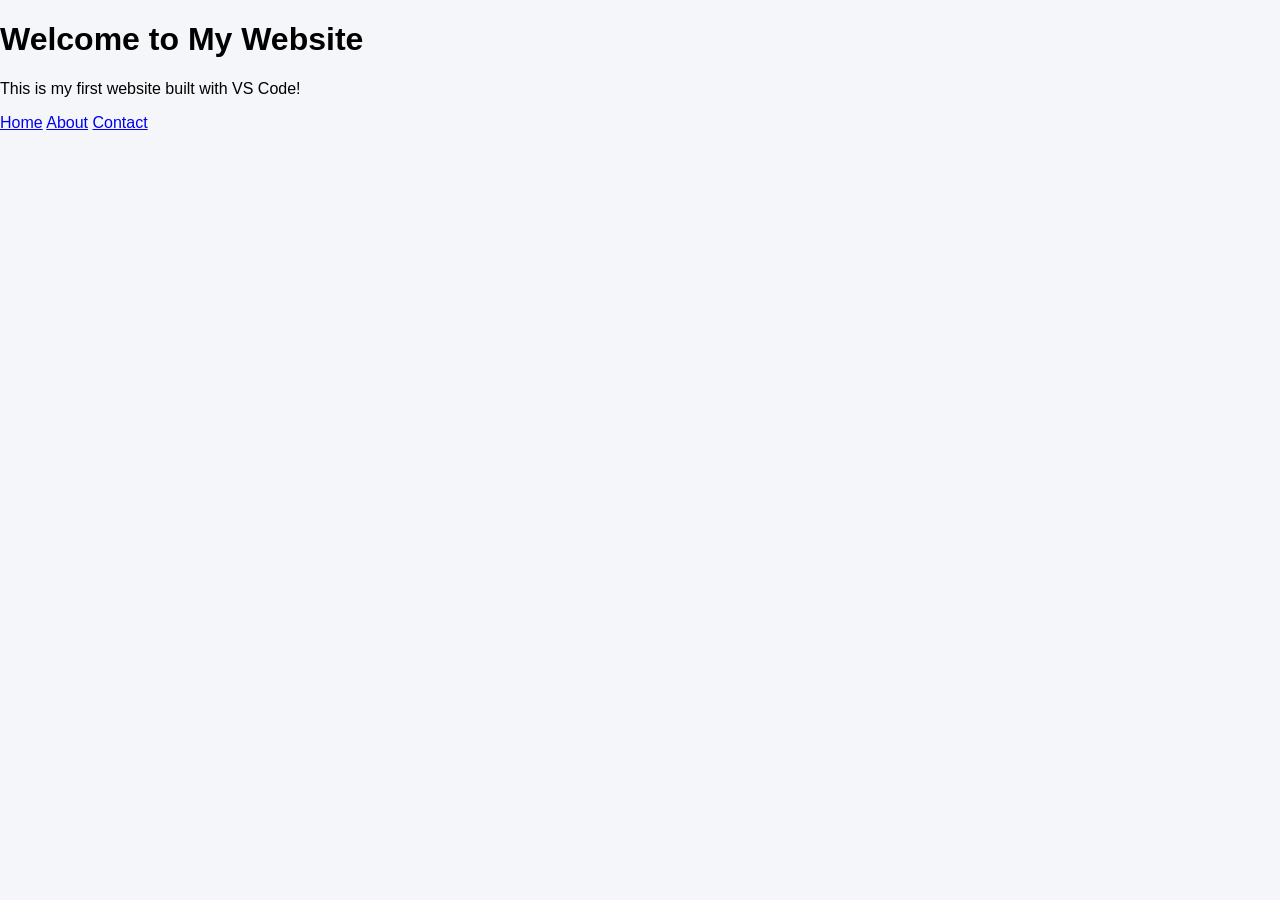
==== index.html @ f0b73b0f "Update index.html" ====
<!DOCTYPE html>
<html>
<head>
    <meta charset="UTF-8">
    <meta name="viewport" content="width=device-width, initial-scale=1.0">
    <title>MediConnect website</title>
    <link rel="stylesheet" href="style.css">
</head>
<body>
    <h1>Welcome to My Website</h1>
    <p>This is my first website built with VS Code!</p>

    <!-- Navigation -->
    <nav>
        <a href="index.html">Home</a>
        <a href="menu.html">About</a>
        <a href="appointment.html">Contact</a>
    </nav>

    
</body>
</html>
---- style.css ----
body {
    font-family: 'Segoe UI', sans-serif;
    margin: 0;
    background: #f4f6f9;
}

/* Navbar */
.navbar {
    background: #2c3e50;
    padding: 15px;
    color: white;
    text-align: center;
    font-size: 20px;
}

/* Container */
.container {
    width: 90%;
    margin: auto;
    margin-top: 20px;
}

/* Card */
.card {
    background: white;
    padding: 20px;
    margin: 15px 0;
    border-radius: 10px;
    box-shadow: 0 4px 10px rgba(0,0,0,0.1);
}

/* Buttons */
button, .btn {
    background: #3498db;
    color: white;
    padding: 10px 15px;
    border: none;
    border-radius: 5px;
    text-decoration: none;
    cursor: pointer;
}

button:hover, .btn:hover {
    background: #2980b9;
}

/* Form */
input {
    width: 100%;
    padding: 10px;
    margin: 10px 0;
    border-radius: 5px;
    border: 1px solid #ccc;
}

/* Grid for doctors */
.grid {
    display: grid;
    grid-template-columns: repeat(auto-fit, minmax(250px, 1fr));
    gap: 15px;
}
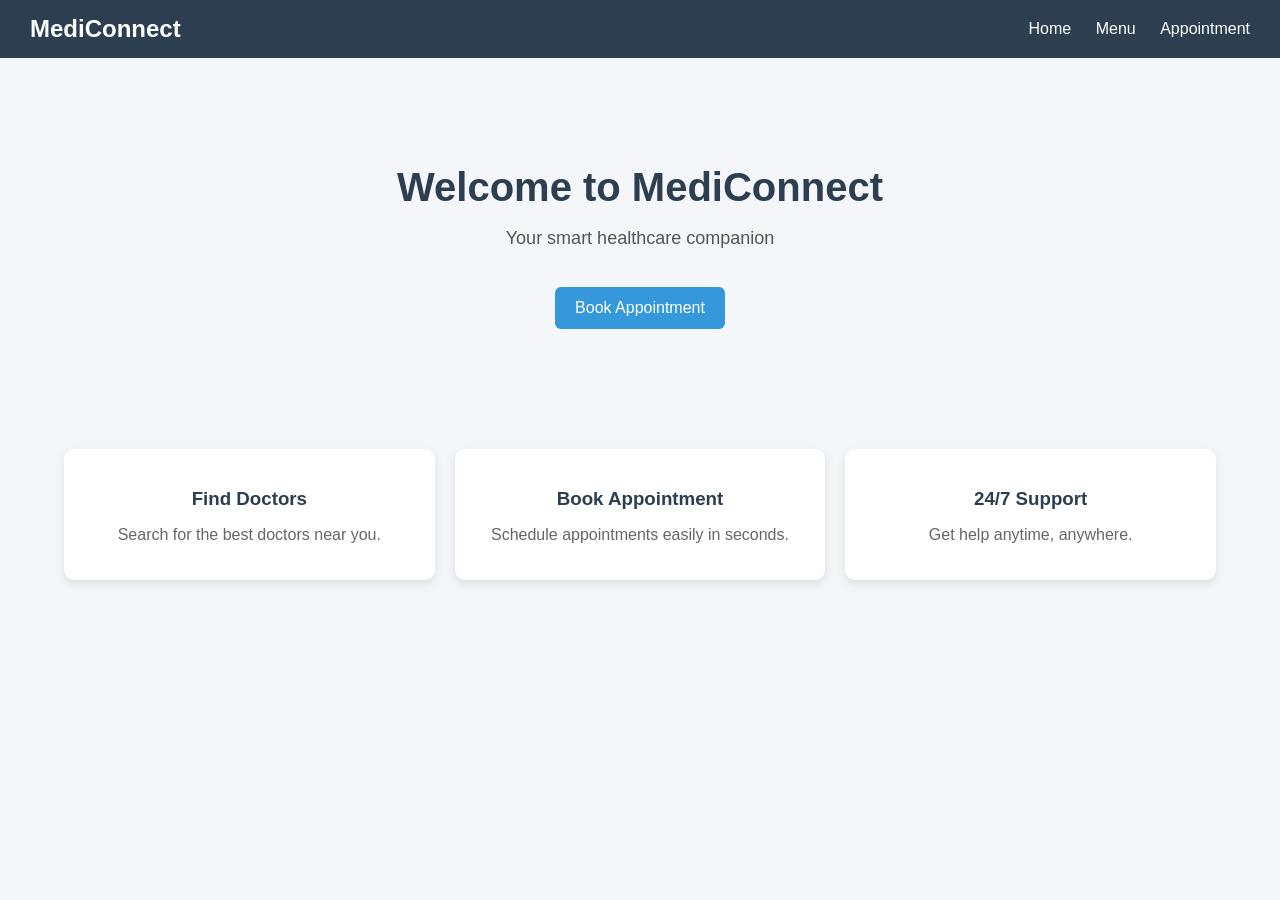
==== commit 20c11bfe: "Update index.html" ====
--- a/index.html
+++ b/index.html
@@ -3,20 +3,139 @@
 <head>
     <meta charset="UTF-8">
     <meta name="viewport" content="width=device-width, initial-scale=1.0">
-    <title>MediConnect website</title>
-    <link rel="stylesheet" href="style.css">
+    <title>MediConnect</title>
+
+    <style>
+        body {
+            margin: 0;
+            font-family: 'Segoe UI', sans-serif;
+            background: #f4f6f9;
+        }
+
+        /* Navbar */
+        nav {
+            background: #2c3e50;
+            padding: 15px 30px;
+            display: flex;
+            justify-content: space-between;
+            align-items: center;
+        }
+
+        nav h2 {
+            color: white;
+            margin: 0;
+        }
+
+        nav a {
+            color: white;
+            margin-left: 20px;
+            text-decoration: none;
+            font-size: 16px;
+            transition: 0.3s;
+        }
+
+        nav a:hover {
+            color: #3498db;
+        }
+
+        /* Hero Section */
+        .hero {
+            text-align: center;
+            padding: 80px 20px;
+        }
+
+        .hero h1 {
+            font-size: 40px;
+            margin-bottom: 10px;
+            color: #2c3e50;
+        }
+
+        .hero p {
+            font-size: 18px;
+            color: #555;
+        }
+
+        /* Button */
+        .btn {
+            display: inline-block;
+            margin-top: 20px;
+            padding: 12px 20px;
+            background: #3498db;
+            color: white;
+            border-radius: 6px;
+            text-decoration: none;
+            transition: 0.3s;
+        }
+
+        .btn:hover {
+            background: #2980b9;
+        }
+
+        /* Cards */
+        .container {
+            width: 90%;
+            margin: auto;
+            margin-top: 40px;
+            display: grid;
+            grid-template-columns: repeat(auto-fit, minmax(250px, 1fr));
+            gap: 20px;
+        }
+
+        .card {
+            background: white;
+            padding: 20px;
+            border-radius: 10px;
+            text-align: center;
+            box-shadow: 0 4px 10px rgba(0,0,0,0.1);
+        }
+
+        .card h3 {
+            margin-bottom: 10px;
+            color: #2c3e50;
+        }
+
+        .card p {
+            color: #666;
+        }
+    </style>
 </head>
+
 <body>
-    <h1>Welcome to My Website</h1>
-    <p>This is my first website built with VS Code!</p>
 
-    <!-- Navigation -->
+    <!-- Navbar -->
     <nav>
-        <a href="index.html">Home</a>
-        <a href="menu.html">About</a>
-        <a href="appointment.html">Contact</a>
+        <h2>MediConnect</h2>
+        <div>
+            <a href="login.html">Home</a>
+            <a href="menu.html">Menu</a>
+            <a href="appointment.html">Appointment</a>
+        </div>
     </nav>
 
-    
+    <!-- Hero Section -->
+    <div class="hero">
+        <h1>Welcome to MediConnect</h1>
+        <p>Your smart healthcare companion</p>
+        <a href="appointment.html" class="btn">Book Appointment</a>
+    </div>
+
+    <!-- Cards Section -->
+    <div class="container">
+        <div class="card">
+            <h3>Find Doctors</h3>
+            <p>Search for the best doctors near you.</p>
+        </div>
+
+        <div class="card">
+            <h3>Book Appointment</h3>
+            <p>Schedule appointments easily in seconds.</p>
+        </div>
+
+        <div class="card">
+            <h3>24/7 Support</h3>
+            <p>Get help anytime, anywhere.</p>
+        </div>
+    </div>
+
 </body>
 </html>
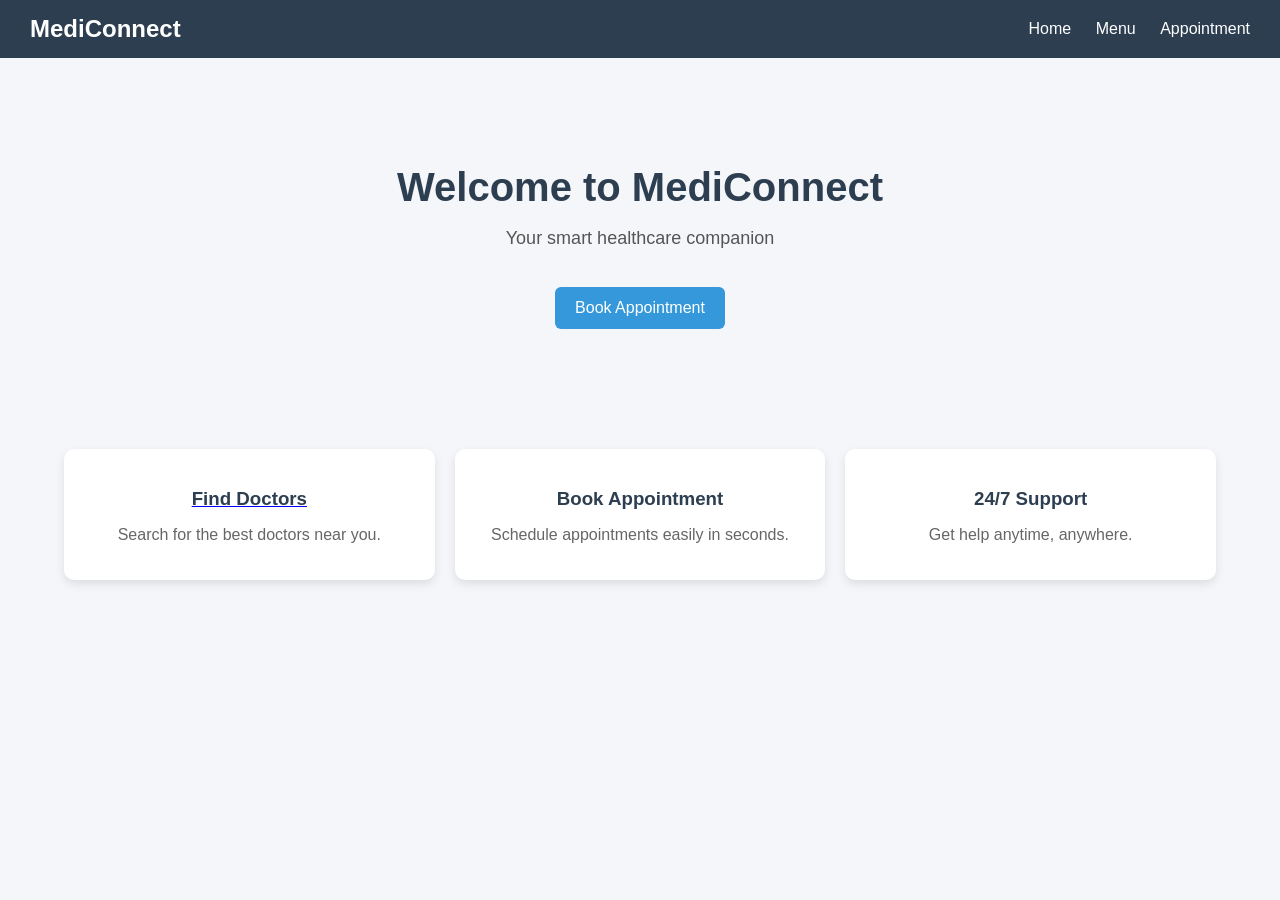
==== commit 0325ac0e: "Update index.html" ====
--- a/index.html
+++ b/index.html
@@ -122,7 +122,7 @@
     <!-- Cards Section -->
     <div class="container">
         <div class="card">
-            <h3>Find Doctors</h3>
+            <a href="menu.html"><h3>Find Doctors</h3></a>
             <p>Search for the best doctors near you.</p>
         </div>
 
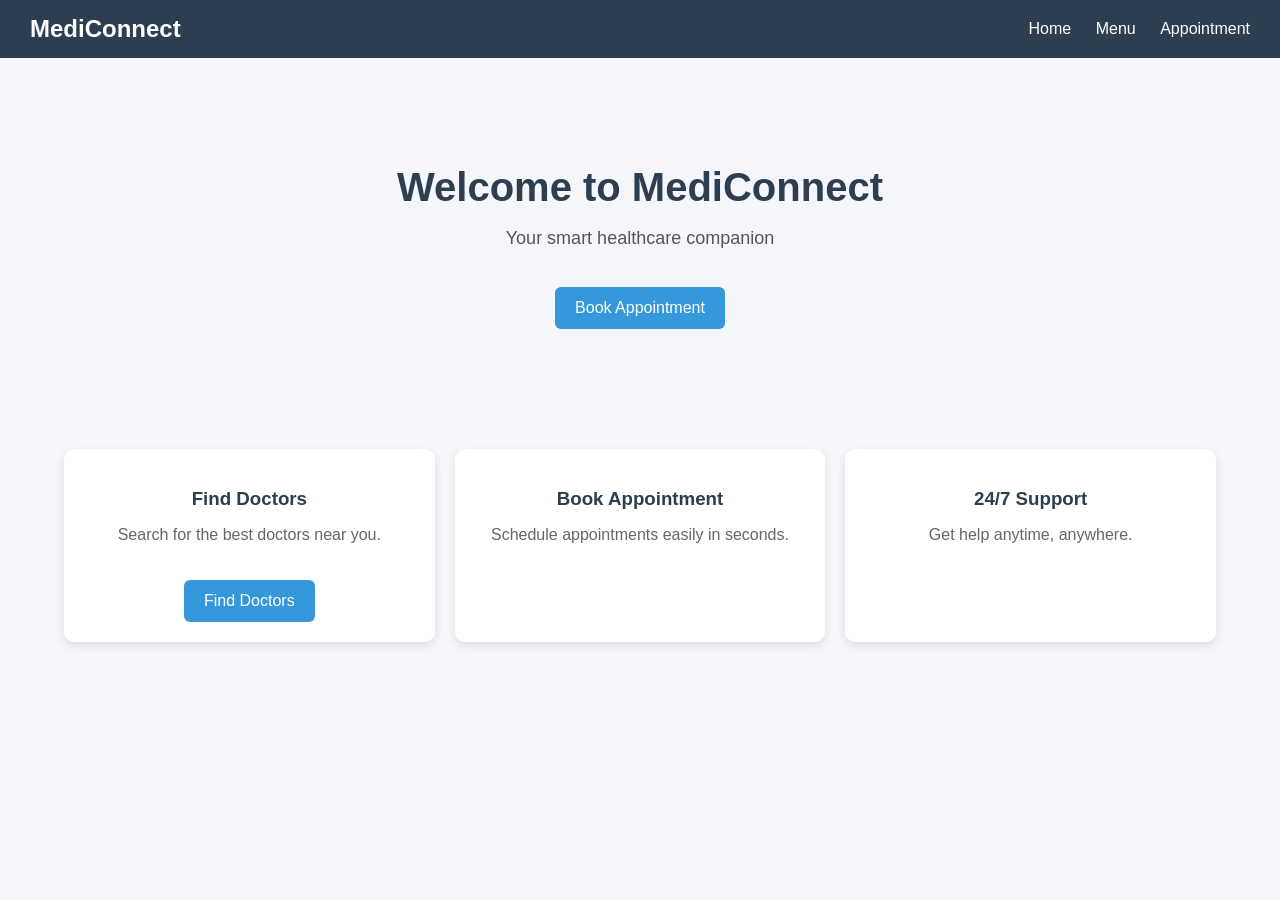
==== commit 76b3ff05: "Update index.html" ====
--- a/index.html
+++ b/index.html
@@ -121,9 +121,10 @@
 
     <!-- Cards Section -->
     <div class="container">
-        <div class="card">
-            <a href="menu.html"><h3>Find Doctors</h3></a>
-            <p>Search for the best doctors near you.</p>
+       <div class="card">
+    <h3>Find Doctors</h3>
+    <p>Search for the best doctors near you.</p>
+    <a href="menu.html" class="btn">Find Doctors</a>
         </div>
 
         <div class="card">
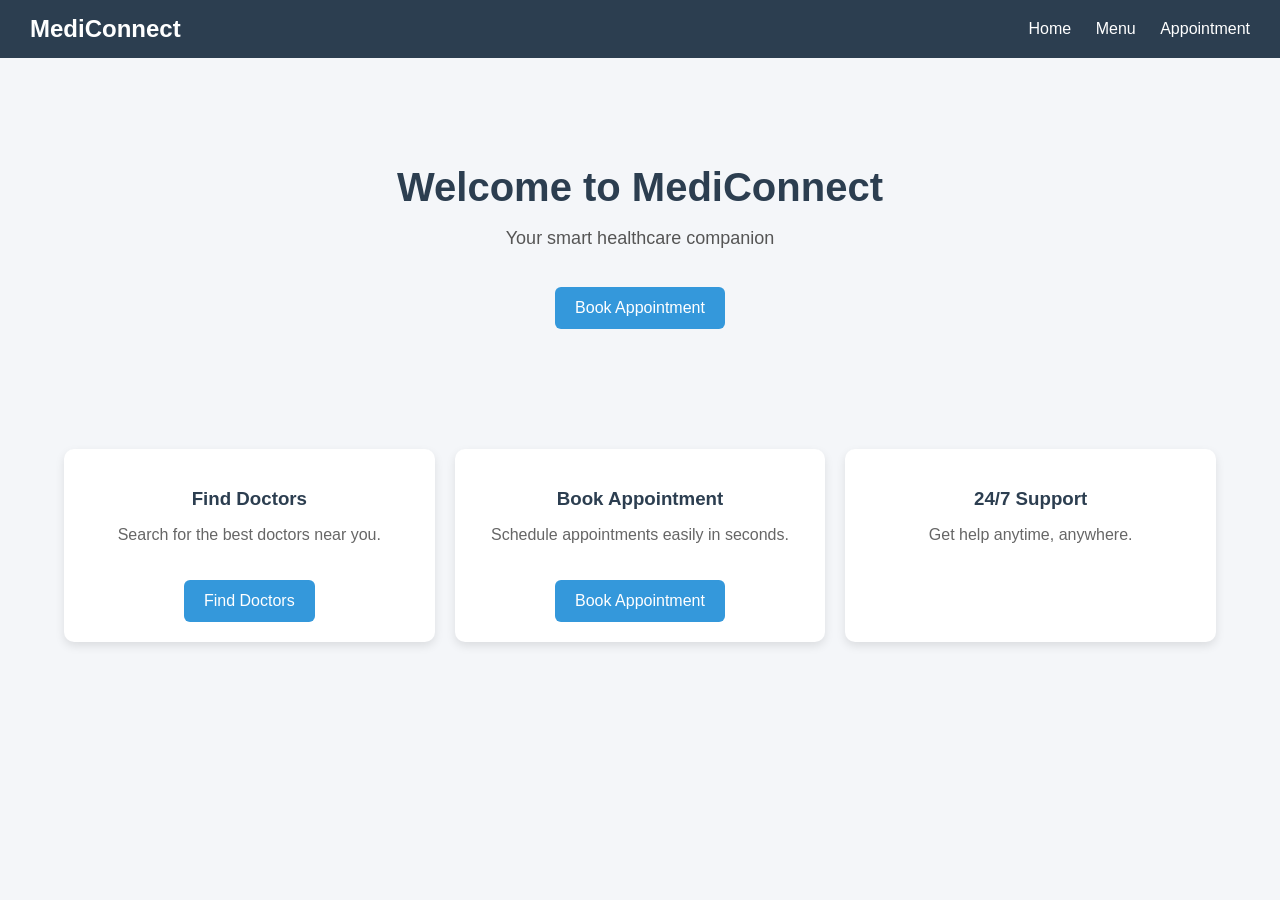
==== commit 3cfd7b31: "Update index.html" ====
--- a/index.html
+++ b/index.html
@@ -130,6 +130,7 @@
         <div class="card">
             <h3>Book Appointment</h3>
             <p>Schedule appointments easily in seconds.</p>
+            <a href="appointment.html" class="btn">Book Appointment</a>
         </div>
 
         <div class="card">
